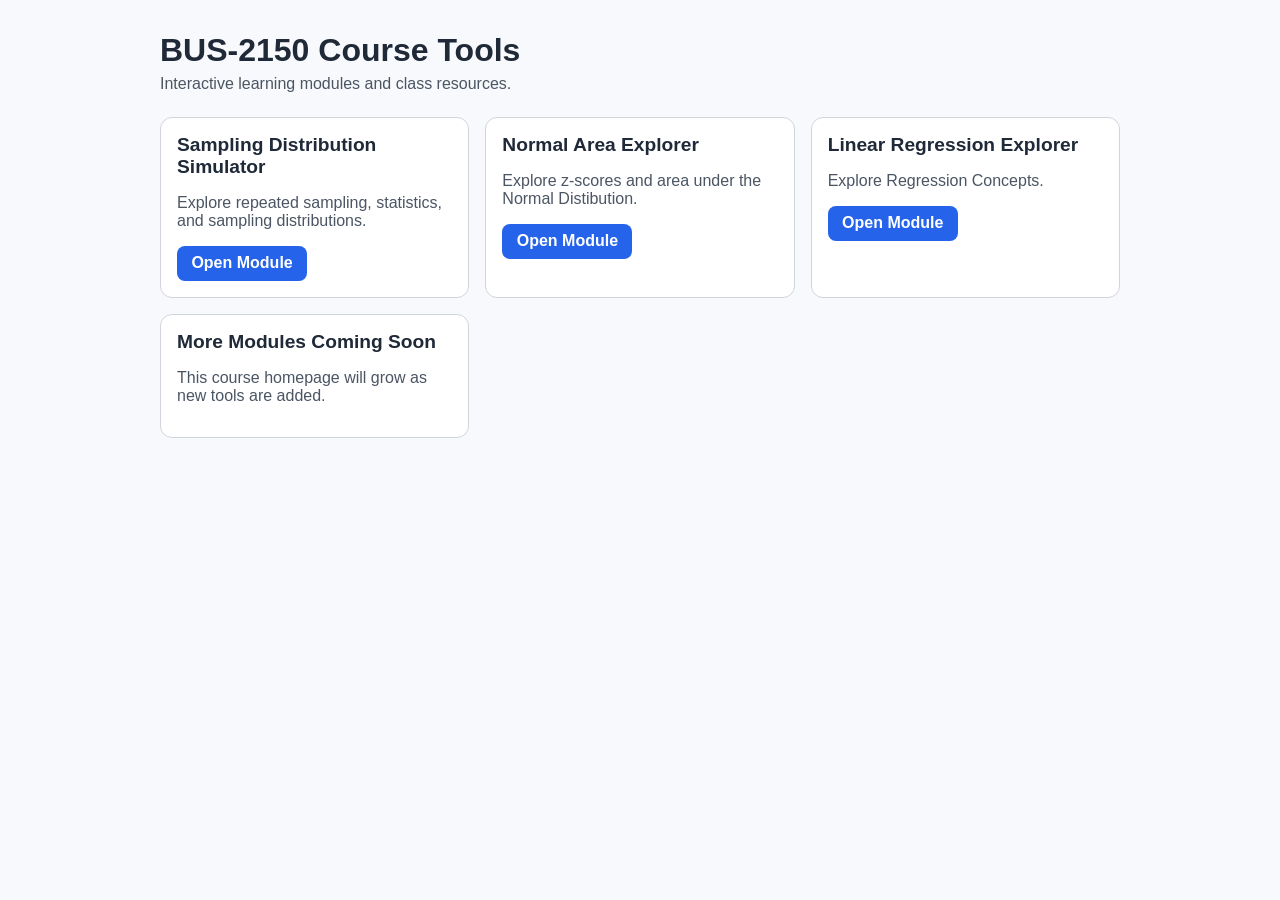
==== index.html @ 903df0b2 "Initial baseline" ====
<!doctype html>
<html lang="en">
<head>
  <meta charset="UTF-8" />
  <meta name="viewport" content="width=device-width, initial-scale=1.0" />
  <title>BUS-2150 | Course Tools</title>
  <style>
    :root {
      --bg: #f7f9fc;
      --text: #1f2937;
      --muted: #4b5563;
      --card: #ffffff;
      --border: #d1d5db;
      --primary: #2563eb;
      --primary-hover: #1d4ed8;
    }

    body {
      margin: 0;
      font-family: Arial, Helvetica, sans-serif;
      background: var(--bg);
      color: var(--text);
    }

    .wrap {
      max-width: 960px;
      margin: 2rem auto;
      padding: 0 1rem 2rem;
    }

    h1 {
      margin: 0 0 0.35rem;
      font-size: 2rem;
    }

    .subtitle {
      margin: 0 0 1.5rem;
      color: var(--muted);
    }

    .grid {
      display: grid;
      grid-template-columns: repeat(auto-fit, minmax(260px, 1fr));
      gap: 1rem;
    }

    .card {
      background: var(--card);
      border: 1px solid var(--border);
      border-radius: 12px;
      padding: 1rem;
    }

    .card h2 {
      margin-top: 0;
      font-size: 1.2rem;
    }

    .card p {
      margin-bottom: 1rem;
      color: var(--muted);
    }

    .btn {
      display: inline-block;
      text-decoration: none;
      background: var(--primary);
      color: #fff;
      padding: 0.55rem 0.9rem;
      border-radius: 8px;
      font-weight: 600;
    }

    .btn:hover {
      background: var(--primary-hover);
    }

    footer {
      margin-top: 1.5rem;
      color: var(--muted);
      font-size: 0.9rem;
    }

    code {
      background: #eef2ff;
      padding: 0.1rem 0.35rem;
      border-radius: 6px;
    }
  </style>
</head>
<body>
  <main class="wrap">
    <h1>BUS-2150 Course Tools</h1>
    <p class="subtitle">Interactive learning modules and class resources.</p>

    <section class="grid">
      <article class="card">
        <h2>Sampling Distribution Simulator</h2>
        <p>
          Explore repeated sampling, statistics, and sampling distributions.
        </p>
        <a class="btn" href="./modules/sampling-distribution/index.html">Open Module</a>
      </article>

      <article class="card">
        <h2>Normal Area Explorer</h2>
        <p>
          Explore z-scores and area under the Normal Distibution.
        </p>
        <a class="btn" href="./modules/normal-area-explorer/index.html">Open Module</a>
      </article>

      <article class="card">
        <h2>Linear Regression Explorer</h2>
        <p>
          Explore Regression Concepts.
        </p>
        <a class="btn" href="./modules/linear-regression/index.html">Open Module</a>
      </article>

      <article class="card">
        <h2>More Modules Coming Soon</h2>
        <p>
          This course homepage will grow as new tools are added.
        </p>
      </article>
    </section>

     </main>
</body>
</html>
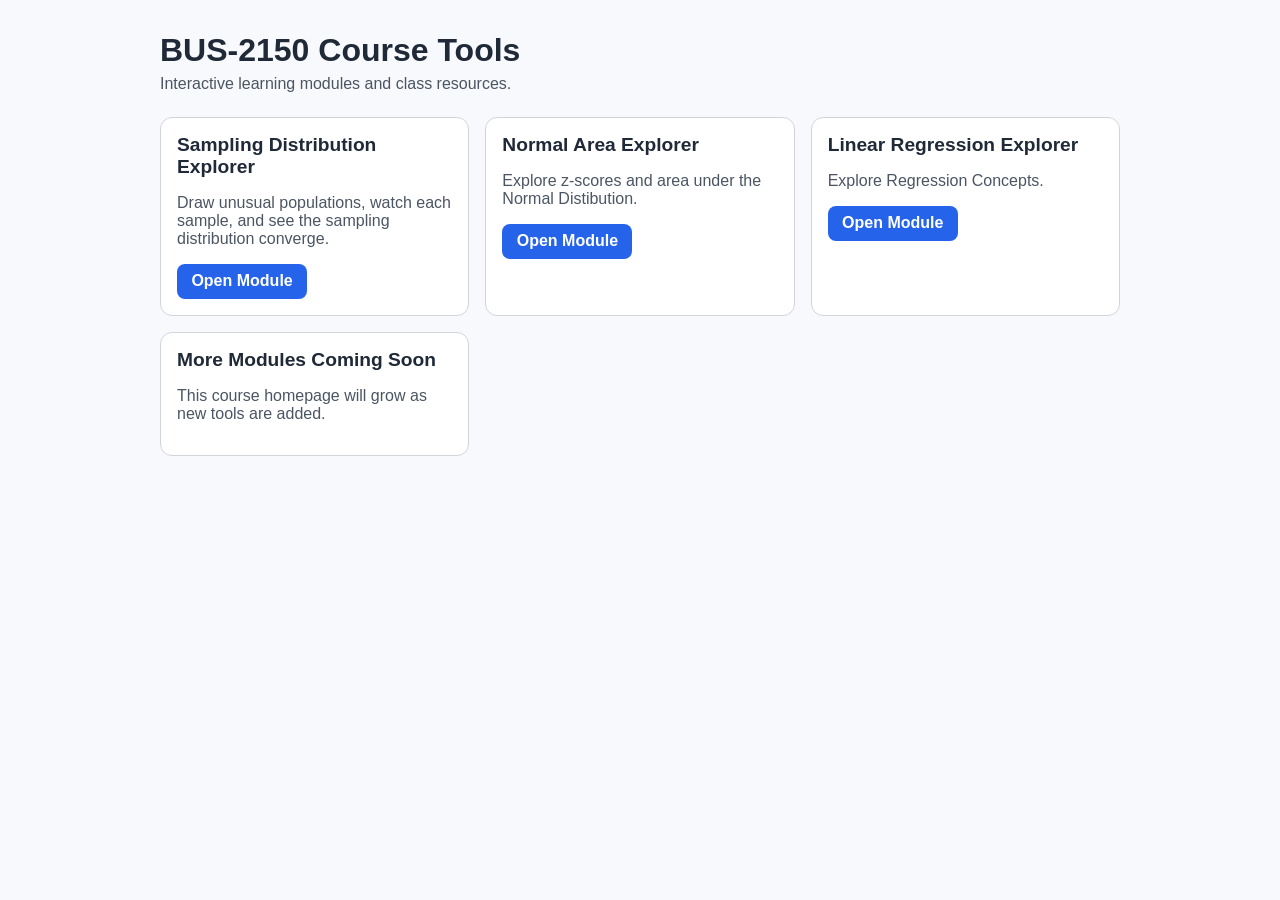
==== commit d4dd9610: "Refresh sampling distribution explorer" ====
--- a/index.html
+++ b/index.html
@@ -95,9 +95,9 @@
 
     <section class="grid">
       <article class="card">
-        <h2>Sampling Distribution Simulator</h2>
+        <h2>Sampling Distribution Explorer</h2>
         <p>
-          Explore repeated sampling, statistics, and sampling distributions.
+          Draw unusual populations, watch each sample, and see the sampling distribution converge.
         </p>
         <a class="btn" href="./modules/sampling-distribution/index.html">Open Module</a>
       </article>
@@ -128,4 +128,4 @@
 
      </main>
 </body>
-</html>+</html>
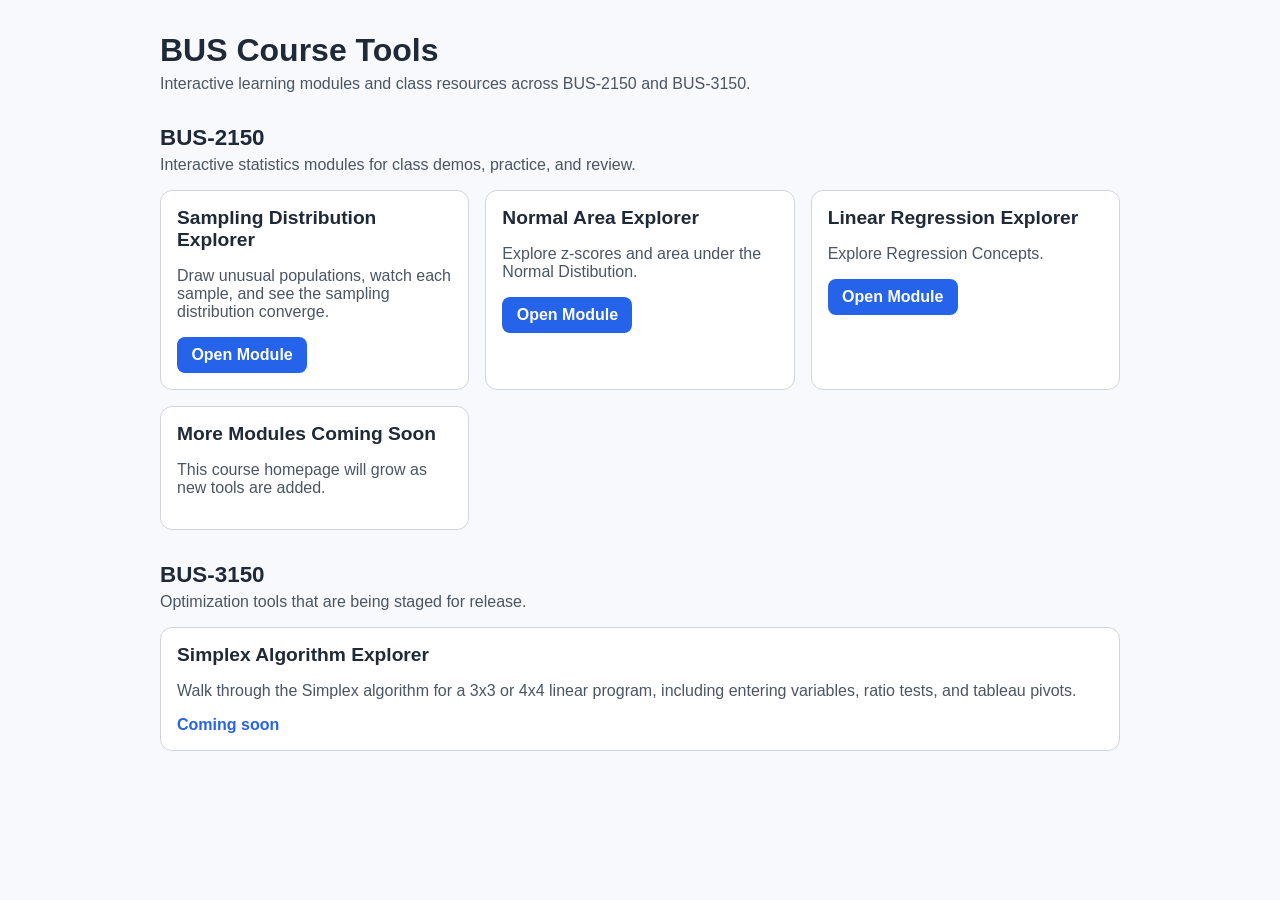
==== commit 75e8abd4: "Add BUS-3150 Simplex coming-soon card" ====
--- a/index.html
+++ b/index.html
@@ -3,7 +3,7 @@
 <head>
   <meta charset="UTF-8" />
   <meta name="viewport" content="width=device-width, initial-scale=1.0" />
-  <title>BUS-2150 | Course Tools</title>
+  <title>BUS Course Tools</title>
   <style>
     :root {
       --bg: #f7f9fc;
@@ -44,6 +44,20 @@
       gap: 1rem;
     }
 
+    .section {
+      margin-top: 2rem;
+    }
+
+    .section h2 {
+      margin: 0 0 0.35rem;
+      font-size: 1.4rem;
+    }
+
+    .section-copy {
+      margin: 0 0 1rem;
+      color: var(--muted);
+    }
+
     .card {
       background: var(--card);
       border: 1px solid var(--border);
@@ -75,6 +89,12 @@
       background: var(--primary-hover);
     }
 
+    .coming-soon {
+      display: inline-block;
+      font-weight: 600;
+      color: var(--primary);
+    }
+
     footer {
       margin-top: 1.5rem;
       color: var(--muted);
@@ -90,40 +110,60 @@
 </head>
 <body>
   <main class="wrap">
-    <h1>BUS-2150 Course Tools</h1>
-    <p class="subtitle">Interactive learning modules and class resources.</p>
+    <h1>BUS Course Tools</h1>
+    <p class="subtitle">Interactive learning modules and class resources across BUS-2150 and BUS-3150.</p>
 
-    <section class="grid">
-      <article class="card">
-        <h2>Sampling Distribution Explorer</h2>
-        <p>
-          Draw unusual populations, watch each sample, and see the sampling distribution converge.
-        </p>
-        <a class="btn" href="./modules/sampling-distribution/index.html">Open Module</a>
-      </article>
+    <section class="section">
+      <h2>BUS-2150</h2>
+      <p class="section-copy">Interactive statistics modules for class demos, practice, and review.</p>
 
-      <article class="card">
-        <h2>Normal Area Explorer</h2>
-        <p>
-          Explore z-scores and area under the Normal Distibution.
-        </p>
-        <a class="btn" href="./modules/normal-area-explorer/index.html">Open Module</a>
-      </article>
+      <div class="grid">
+        <article class="card">
+          <h2>Sampling Distribution Explorer</h2>
+          <p>
+            Draw unusual populations, watch each sample, and see the sampling distribution converge.
+          </p>
+          <a class="btn" href="./modules/sampling-distribution/index.html">Open Module</a>
+        </article>
 
-      <article class="card">
-        <h2>Linear Regression Explorer</h2>
-        <p>
-          Explore Regression Concepts.
-        </p>
-        <a class="btn" href="./modules/linear-regression/index.html">Open Module</a>
-      </article>
+        <article class="card">
+          <h2>Normal Area Explorer</h2>
+          <p>
+            Explore z-scores and area under the Normal Distibution.
+          </p>
+          <a class="btn" href="./modules/normal-area-explorer/index.html">Open Module</a>
+        </article>
 
-      <article class="card">
-        <h2>More Modules Coming Soon</h2>
-        <p>
-          This course homepage will grow as new tools are added.
-        </p>
-      </article>
+        <article class="card">
+          <h2>Linear Regression Explorer</h2>
+          <p>
+            Explore Regression Concepts.
+          </p>
+          <a class="btn" href="./modules/linear-regression/index.html">Open Module</a>
+        </article>
+
+        <article class="card">
+          <h2>More Modules Coming Soon</h2>
+          <p>
+            This course homepage will grow as new tools are added.
+          </p>
+        </article>
+      </div>
+    </section>
+
+    <section class="section">
+      <h2>BUS-3150</h2>
+      <p class="section-copy">Optimization tools that are being staged for release.</p>
+
+      <div class="grid">
+        <article class="card">
+          <h2>Simplex Algorithm Explorer</h2>
+          <p>
+            Walk through the Simplex algorithm for a 3x3 or 4x4 linear program, including entering variables, ratio tests, and tableau pivots.
+          </p>
+          <span class="coming-soon">Coming soon</span>
+        </article>
+      </div>
     </section>
 
      </main>
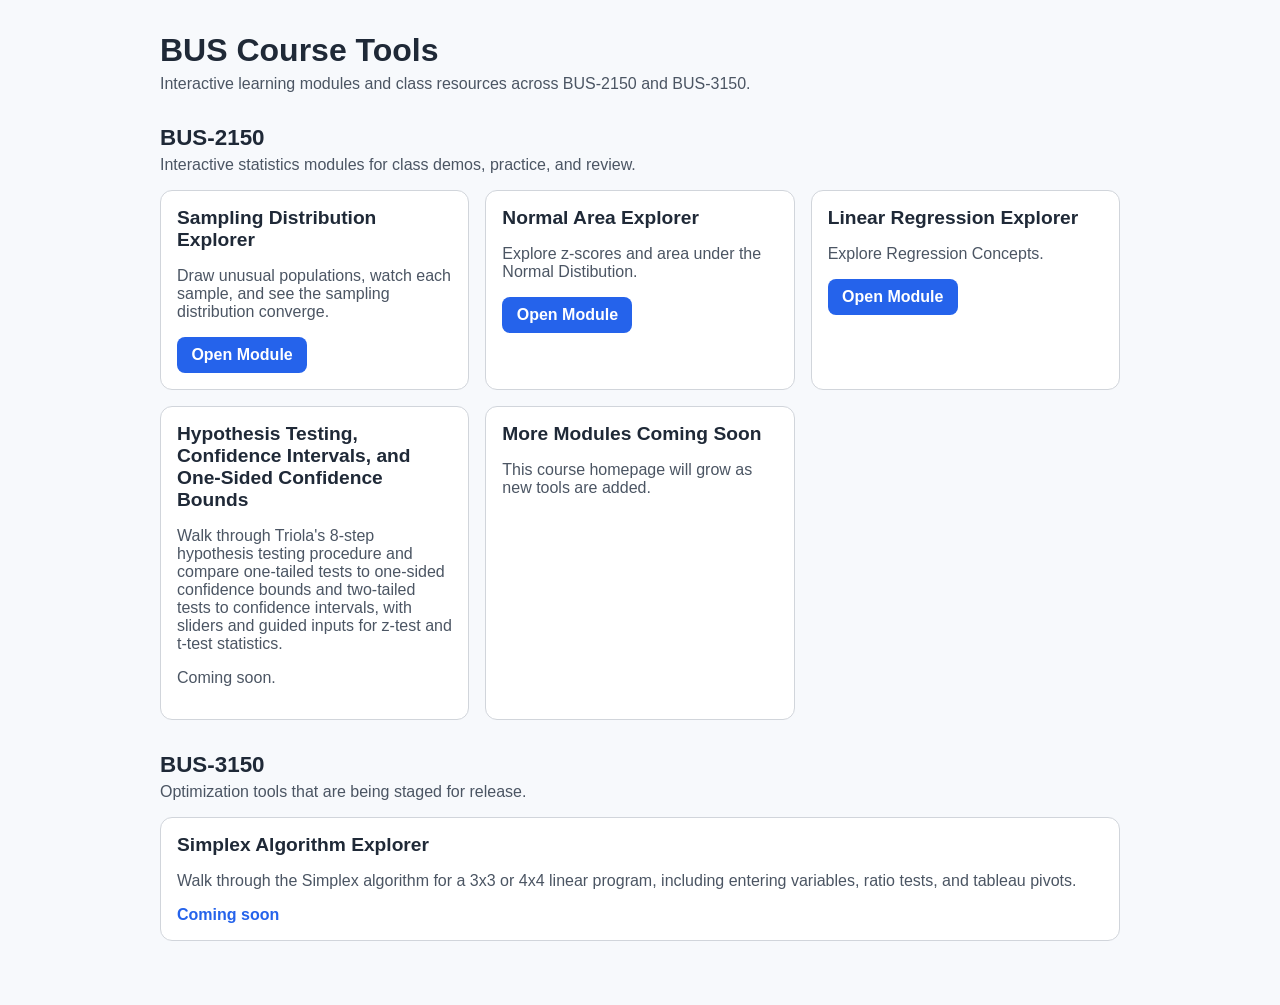
==== commit 3ad94779: "Add hypothesis testing coming-soon card # Conflicts: #	index.html" ====
--- a/index.html
+++ b/index.html
@@ -143,6 +143,16 @@
         </article>
 
         <article class="card">
+          <h2>Hypothesis Testing, Confidence Intervals, and One-Sided Confidence Bounds</h2>
+          <p>
+            Walk through Triola's 8-step hypothesis testing procedure and compare one-tailed tests to one-sided confidence bounds and two-tailed tests to confidence intervals, with sliders and guided inputs for z-test and t-test statistics.
+          </p>
+          <p>
+            Coming soon.
+          </p>
+        </article>
+
+        <article class="card">
           <h2>More Modules Coming Soon</h2>
           <p>
             This course homepage will grow as new tools are added.
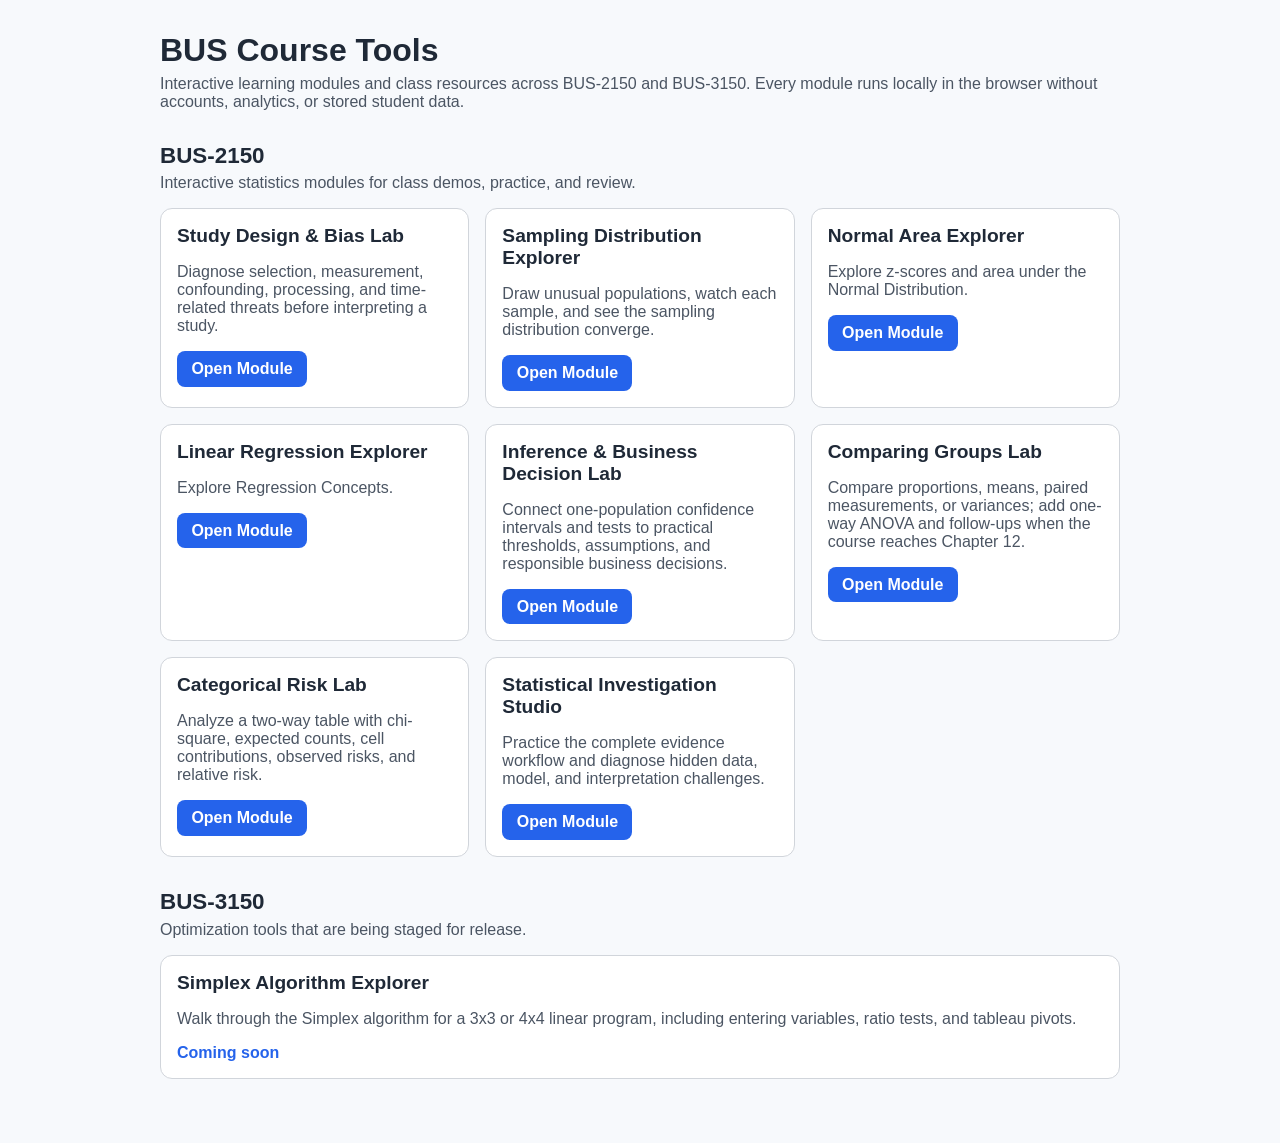
==== commit 6c1b3ff9: "Add BUS-2150 interactive statistics labs" ====
--- a/index.html
+++ b/index.html
@@ -111,7 +111,7 @@
 <body>
   <main class="wrap">
     <h1>BUS Course Tools</h1>
-    <p class="subtitle">Interactive learning modules and class resources across BUS-2150 and BUS-3150.</p>
+    <p class="subtitle">Interactive learning modules and class resources across BUS-2150 and BUS-3150. Every module runs locally in the browser without accounts, analytics, or stored student data.</p>
 
     <section class="section">
       <h2>BUS-2150</h2>
@@ -119,19 +119,27 @@
 
       <div class="grid">
         <article class="card">
+          <h2>Study Design &amp; Bias Lab</h2>
+          <p>
+            Diagnose selection, measurement, confounding, processing, and time-related threats before interpreting a study.
+          </p>
+          <a class="btn" href="./modules/study-design-bias/index.html" target="_blank" rel="noopener">Open Module</a>
+        </article>
+
+        <article class="card">
           <h2>Sampling Distribution Explorer</h2>
           <p>
             Draw unusual populations, watch each sample, and see the sampling distribution converge.
           </p>
-          <a class="btn" href="./modules/sampling-distribution/index.html">Open Module</a>
+          <a class="btn" href="./modules/sampling-distribution/index.html" target="_blank" rel="noopener">Open Module</a>
         </article>
 
         <article class="card">
           <h2>Normal Area Explorer</h2>
           <p>
-            Explore z-scores and area under the Normal Distibution.
-          </p>
-          <a class="btn" href="./modules/normal-area-explorer/index.html">Open Module</a>
+            Explore z-scores and area under the Normal Distribution.
+          </p>
+          <a class="btn" href="https://tools.benhartlage.com/normal-area/" target="_blank" rel="noopener">Open Module</a>
         </article>
 
         <article class="card">
@@ -139,24 +147,39 @@
           <p>
             Explore Regression Concepts.
           </p>
-          <a class="btn" href="./modules/linear-regression/index.html">Open Module</a>
-        </article>
-
-        <article class="card">
-          <h2>Hypothesis Testing, Confidence Intervals, and One-Sided Confidence Bounds</h2>
-          <p>
-            Walk through Triola's 8-step hypothesis testing procedure and compare one-tailed tests to one-sided confidence bounds and two-tailed tests to confidence intervals, with sliders and guided inputs for z-test and t-test statistics.
-          </p>
-          <p>
-            Coming soon.
-          </p>
-        </article>
-
-        <article class="card">
-          <h2>More Modules Coming Soon</h2>
-          <p>
-            This course homepage will grow as new tools are added.
-          </p>
+          <a class="btn" href="https://tools.benhartlage.com/linear-regression/" target="_blank" rel="noopener">Open Module</a>
+        </article>
+
+        <article class="card">
+          <h2>Inference &amp; Business Decision Lab</h2>
+          <p>
+            Connect one-population confidence intervals and tests to practical thresholds, assumptions, and responsible business decisions.
+          </p>
+          <a class="btn" href="./modules/inference-decision/index.html" target="_blank" rel="noopener">Open Module</a>
+        </article>
+
+        <article class="card">
+          <h2>Comparing Groups Lab</h2>
+          <p>
+            Compare proportions, means, paired measurements, or variances; add one-way ANOVA and follow-ups when the course reaches Chapter 12.
+          </p>
+          <a class="btn" href="./modules/comparing-groups/index.html" target="_blank" rel="noopener">Open Module</a>
+        </article>
+
+        <article class="card">
+          <h2>Categorical Risk Lab</h2>
+          <p>
+            Analyze a two-way table with chi-square, expected counts, cell contributions, observed risks, and relative risk.
+          </p>
+          <a class="btn" href="./modules/categorical-risk/index.html" target="_blank" rel="noopener">Open Module</a>
+        </article>
+
+        <article class="card">
+          <h2>Statistical Investigation Studio</h2>
+          <p>
+            Practice the complete evidence workflow and diagnose hidden data, model, and interpretation challenges.
+          </p>
+          <a class="btn" href="./modules/statistical-investigation/index.html" target="_blank" rel="noopener">Open Module</a>
         </article>
       </div>
     </section>
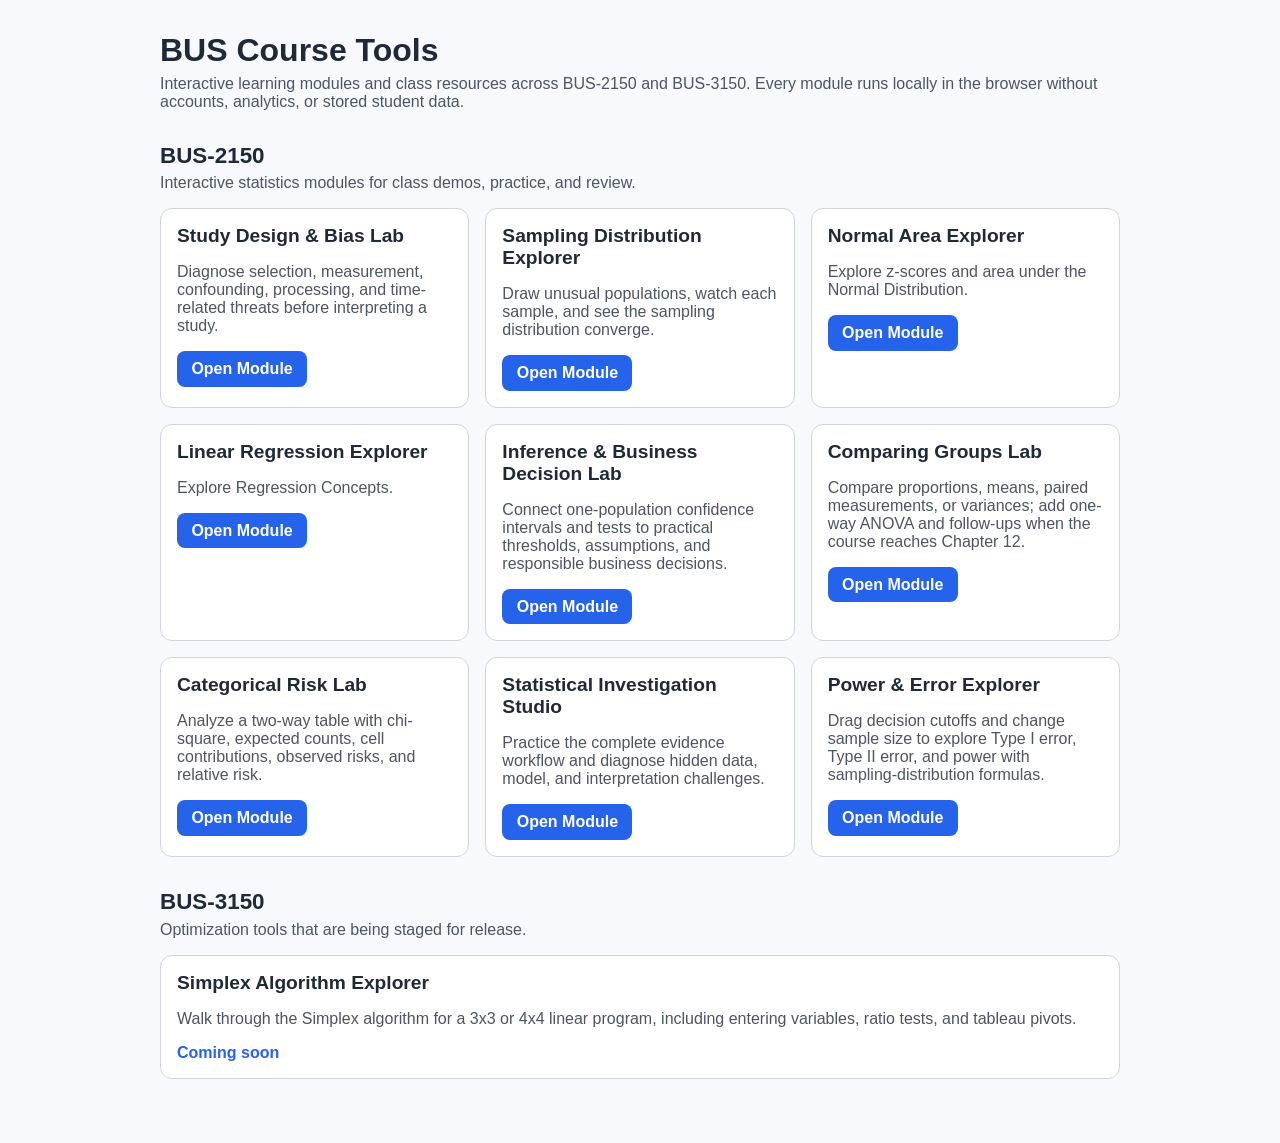
==== commit 17f89eab: "Add interactive statistical power and error explorer" ====
--- a/index.html
+++ b/index.html
@@ -181,6 +181,14 @@
           </p>
           <a class="btn" href="./modules/statistical-investigation/index.html" target="_blank" rel="noopener">Open Module</a>
         </article>
+
+        <article class="card">
+          <h2>Power &amp; Error Explorer</h2>
+          <p>
+            Drag decision cutoffs and change sample size to explore Type I error, Type II error, and power with sampling-distribution formulas.
+          </p>
+          <a class="btn" href="./modules/power-error/index.html" target="_blank" rel="noopener">Open Module</a>
+        </article>
       </div>
     </section>
 
